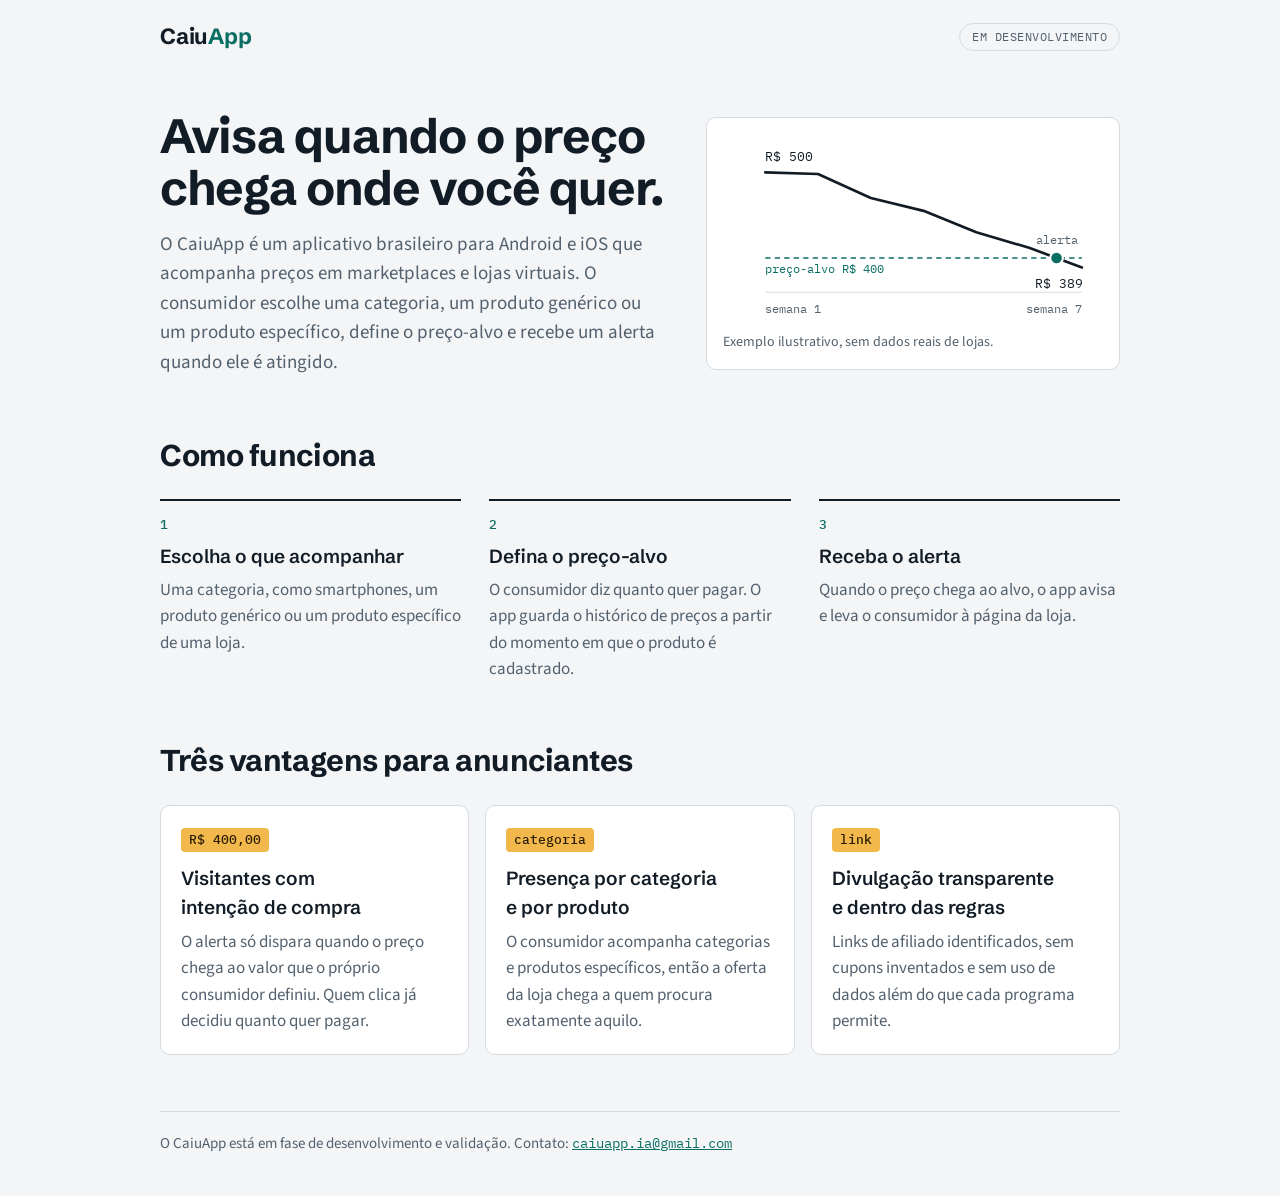
==== index.html @ 0a731e27 "Adicionar página de apresentação do CaiuApp Co-Authored-By: Claude Opus 5.5 <noreply@anthropic.com> " ====
<!doctype html>
<html lang="pt-BR">
<head>
<meta charset="utf-8">
<meta name="viewport" content="width=device-width, initial-scale=1, viewport-fit=cover">
<title>CaiuApp</title>
<meta name="description" content="CaiuApp: aplicativo brasileiro que acompanha preços e avisa quando o produto chega ao preço-alvo.">
<link rel="stylesheet" href="https://fonts.googleapis.com/css2?family=IBM+Plex+Mono:wght@500&family=Schibsted+Grotesk:wght@600;700&family=Source+Sans+3:wght@400;600&display=swap">
<style>
*,*::before,*::after{box-sizing:border-box}
html{color-scheme:light}
body{margin:0}
img{max-width:100%}
</style>
<style>
/* Layout: cabeçalho simples, hero com texto e gráfico de exemplo lado a lado, passos em sequência, três vantagens em colunas. */
:root {
  --bg: #F3F5F7;
  --surface: #FFFFFF;
  --fg: #121C26;
  --muted: #53616E;
  --line: #D5DCE3;
  --accent: #0A6E63;
  --accent-soft: #D9EEE9;
  --tag: #F2B84B;
  --tag-ink: #2A1D03;
  --display: "Schibsted Grotesk", system-ui, -apple-system, "Segoe UI", sans-serif;
  --body: "Source Sans 3", system-ui, -apple-system, "Segoe UI", sans-serif;
  --mono: "IBM Plex Mono", ui-monospace, "SFMono-Regular", Menlo, monospace;
}
@media (prefers-color-scheme: dark) {
  :root:not([data-theme="light"]) {
    --bg: #0E151B;
    --surface: #16202A;
    --fg: #E8EEF3;
    --muted: #9AA9B7;
    --line: #2A3743;
    --accent: #46C2A8;
    --accent-soft: #14352F;
    --tag: #E0A93B;
    --tag-ink: #1A1405;
    color-scheme: dark;
  }
}
:root[data-theme="dark"] {
  --bg: #0E151B;
  --surface: #16202A;
  --fg: #E8EEF3;
  --muted: #9AA9B7;
  --line: #2A3743;
  --accent: #46C2A8;
  --accent-soft: #14352F;
  --tag: #E0A93B;
  --tag-ink: #1A1405;
  color-scheme: dark;
}
body {
  background: var(--bg);
  color: var(--fg);
  font-family: var(--body);
  font-size: 17px;
  line-height: 1.55;
  padding-inline: max(16px, env(safe-area-inset-left, 0px)) max(16px, env(safe-area-inset-right, 0px));
  padding-block: 20px 40px;
}
.wrap { max-width: 960px; margin: 0 auto; display: flex; flex-direction: column; gap: 56px; }
header { display: flex; align-items: center; justify-content: space-between; gap: 12px; flex-wrap: wrap; }
.brand { font-family: var(--display); font-weight: 700; font-size: 22px; letter-spacing: -0.01em; }
.brand span { color: var(--accent); }
.status {
  font-family: var(--mono); font-size: 12px; letter-spacing: 0.04em; text-transform: uppercase;
  border: 1px solid var(--line); color: var(--muted); border-radius: 999px; padding: 4px 12px;
}
.hero { display: grid; grid-template-columns: 1fr; gap: 28px; align-items: center; }
@media (min-width: 820px) { .hero { grid-template-columns: 1.1fr 0.9fr; gap: 40px; } }
.hero > * { min-width: 0; }
h1 { font-family: var(--display); font-weight: 700; font-size: clamp(30px, 6vw, 48px); line-height: 1.08; letter-spacing: -0.02em; margin: 0 0 16px; text-wrap: balance; }
.lede { color: var(--muted); font-size: 19px; margin: 0; max-width: 60ch; }
.chart { background: var(--surface); border: 1px solid var(--line); border-radius: 10px; padding: 16px; }
.chart svg { display: block; width: 100%; height: auto; }
.chart figcaption { font-size: 14px; color: var(--muted); margin-top: 8px; }
.c-grid { stroke: var(--line); stroke-width: 1; fill: none; }
.c-line { stroke: var(--fg); stroke-width: 2.5; fill: none; stroke-linejoin: round; stroke-linecap: round; }
.c-target { stroke: var(--accent); stroke-width: 1.5; stroke-dasharray: 5 4; fill: none; }
.c-dot { fill: var(--accent); stroke: var(--surface); stroke-width: 2; }
.c-text { fill: var(--fg); font-family: var(--mono); font-size: 12px; }
.c-muted { fill: var(--muted); font-family: var(--mono); font-size: 11px; }
.c-accent { fill: var(--accent); font-family: var(--mono); font-size: 11px; }
h2 { font-family: var(--display); font-weight: 700; font-size: clamp(22px, 4vw, 30px); letter-spacing: -0.015em; margin: 0 0 20px; text-wrap: balance; }
ol.steps { list-style: none; margin: 0; padding: 0; display: grid; grid-template-columns: 1fr; gap: 20px; }
@media (min-width: 820px) { ol.steps { grid-template-columns: repeat(3, 1fr); gap: 28px; } }
ol.steps li { min-width: 0; border-top: 2px solid var(--fg); padding-top: 14px; }
.n { font-family: var(--mono); font-weight: 500; font-size: 13px; color: var(--accent); display: block; margin-bottom: 6px; }
h3 { font-family: var(--display); font-weight: 600; font-size: 19px; margin: 0 0 6px; text-wrap: balance; }
p { margin: 0; }
.steps p, .adv p { color: var(--muted); }
.adv-grid { display: grid; grid-template-columns: 1fr; gap: 16px; }
@media (min-width: 820px) { .adv-grid { grid-template-columns: repeat(3, 1fr); } }
.adv { background: var(--surface); border: 1px solid var(--line); border-radius: 10px; padding: 20px; min-width: 0; }
.tag {
  display: inline-block; font-family: var(--mono); font-weight: 500; font-size: 13px;
  background: var(--tag); color: var(--tag-ink); padding: 2px 8px; border-radius: 4px; margin-bottom: 12px;
}
footer { border-top: 1px solid var(--line); padding-top: 20px; color: var(--muted); font-size: 15px; }
.mail { color: var(--accent); font-family: var(--mono); font-size: 14px; overflow-wrap: anywhere; user-select: all; }
</style>
</head>
<body>
<div class="wrap">
  <header>
    <div class="brand">Caiu<span>App</span></div>
    <div class="status">Em desenvolvimento</div>
  </header>

  <section class="hero">
    <div>
      <h1>Avisa quando o preço chega onde você quer.</h1>
      <p class="lede">O CaiuApp é um aplicativo brasileiro para Android e iOS que acompanha preços em marketplaces e lojas virtuais. O consumidor escolhe uma categoria, um produto genérico ou um produto específico, define o preço-alvo e recebe um alerta quando ele é atingido.</p>
    </div>
    <figure class="chart" style="margin:0">
      <svg viewBox="0 0 360 180" role="img" aria-label="Exemplo de preço caindo de R$ 500 para R$ 389 e cruzando o preço-alvo de R$ 400">
        <line class="c-grid" x1="40" y1="150" x2="340" y2="150"/>
        <line class="c-target" x1="40" y1="117.5" x2="340" y2="117.5"/>
        <polyline class="c-line" points="40,36.3 90,37.9 140,60.6 190,72.8 240,93.1 290,107.8 340,126.4"/>
        <circle class="c-dot" cx="316" cy="117.5" r="6"/>
        <text class="c-text" x="40" y="26">R$ 500</text>
        <text class="c-text" x="296" y="146" text-anchor="start">R$ 389</text>
        <text class="c-accent" x="40" y="132">preço-alvo R$ 400</text>
        <text class="c-muted" x="316" y="104" text-anchor="middle">alerta</text>
        <text class="c-muted" x="40" y="170">semana 1</text>
        <text class="c-muted" x="340" y="170" text-anchor="end">semana 7</text>
      </svg>
      <figcaption>Exemplo ilustrativo, sem dados reais de lojas.</figcaption>
    </figure>
  </section>

  <section>
    <h2>Como funciona</h2>
    <ol class="steps">
      <li>
        <span class="n">1</span>
        <h3>Escolha o que acompanhar</h3>
        <p>Uma categoria, como smartphones, um produto genérico ou um produto específico de uma loja.</p>
      </li>
      <li>
        <span class="n">2</span>
        <h3>Defina o preço-alvo</h3>
        <p>O consumidor diz quanto quer pagar. O app guarda o histórico de preços a partir do momento em que o produto é cadastrado.</p>
      </li>
      <li>
        <span class="n">3</span>
        <h3>Receba o alerta</h3>
        <p>Quando o preço chega ao alvo, o app avisa e leva o consumidor à página da loja.</p>
      </li>
    </ol>
  </section>

  <section>
    <h2>Três vantagens para anunciantes</h2>
    <div class="adv-grid">
      <article class="adv">
        <span class="tag">R$ 400,00</span>
        <h3>Visitantes com intenção de compra</h3>
        <p>O alerta só dispara quando o preço chega ao valor que o próprio consumidor definiu. Quem clica já decidiu quanto quer pagar.</p>
      </article>
      <article class="adv">
        <span class="tag">categoria</span>
        <h3>Presença por categoria e por produto</h3>
        <p>O consumidor acompanha categorias e produtos específicos, então a oferta da loja chega a quem procura exatamente aquilo.</p>
      </article>
      <article class="adv">
        <span class="tag">link</span>
        <h3>Divulgação transparente e dentro das regras</h3>
        <p>Links de afiliado identificados, sem cupons inventados e sem uso de dados além do que cada programa permite.</p>
      </article>
    </div>
  </section>

  <footer>
    O CaiuApp está em fase de desenvolvimento e validação. Contato: <a class="mail" href="mailto:caiuapp.ia@gmail.com">caiuapp.ia@gmail.com</a>
  </footer>
</div>

</body>
</html>
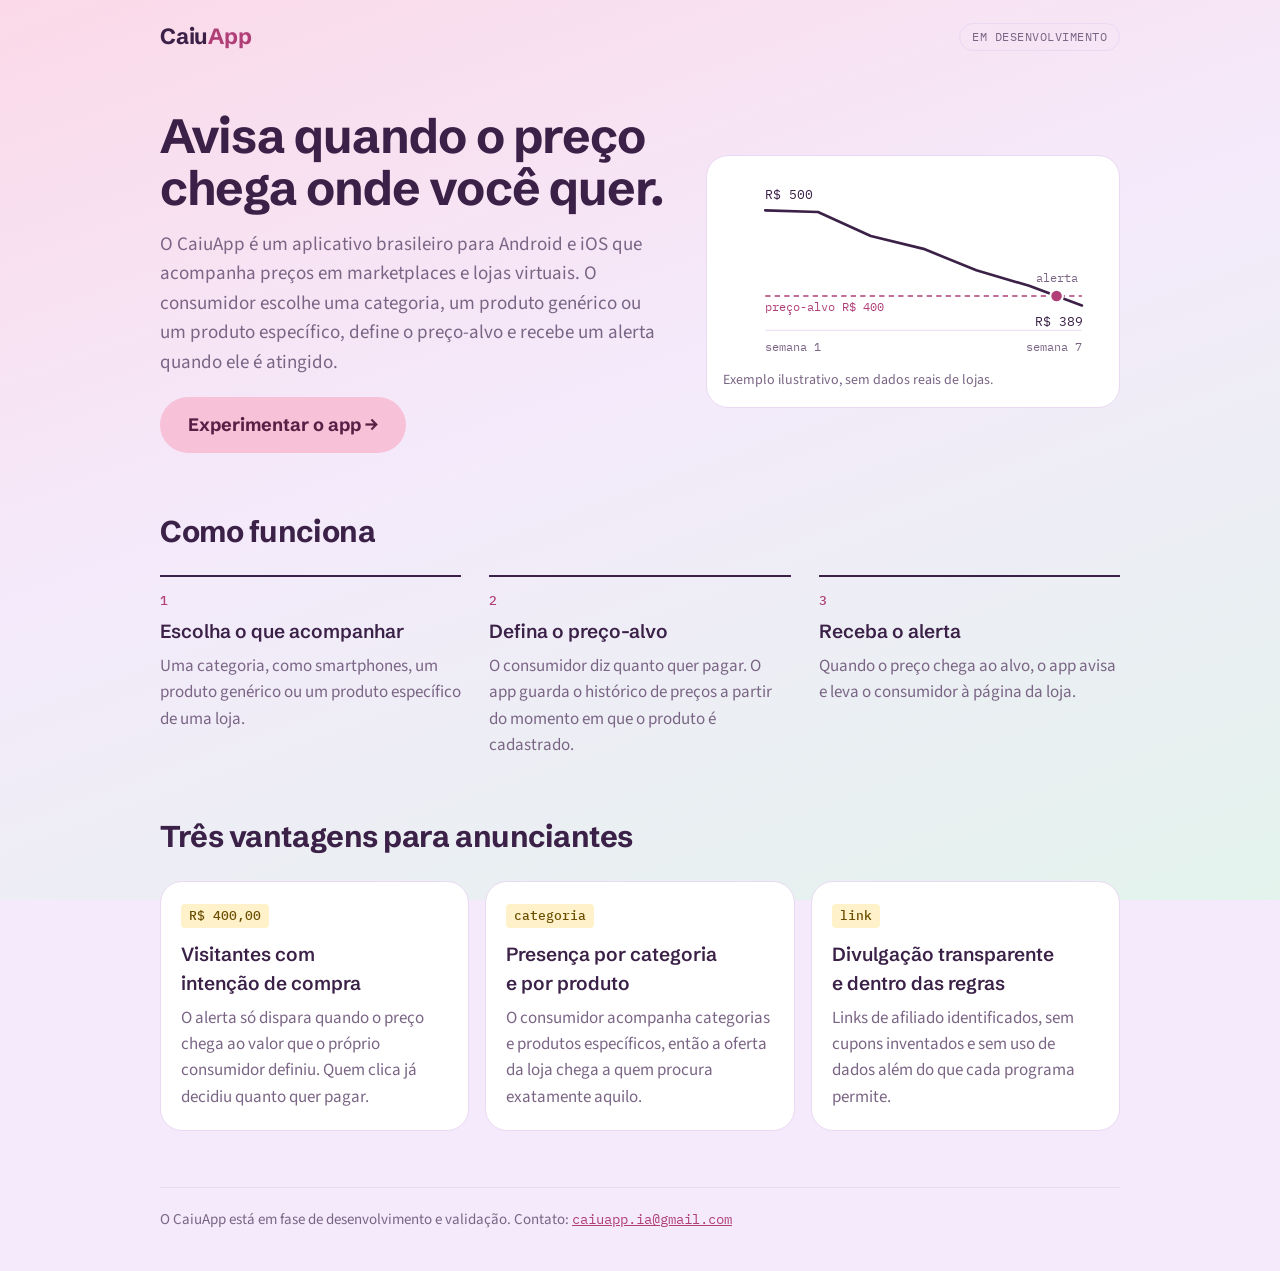
==== commit 451324c2: "Site e app web: paleta pastel, novo catálogo, navegação por swipe e link de cada anúncio Co-Authored" ====
--- a/index.html
+++ b/index.html
@@ -4,6 +4,7 @@
 <meta charset="utf-8">
 <meta name="viewport" content="width=device-width, initial-scale=1, viewport-fit=cover">
 <title>CaiuApp</title>
+<meta name="lomadee" content="2324685" />
 <meta name="description" content="CaiuApp: aplicativo brasileiro que acompanha preços e avisa quando o produto chega ao preço-alvo.">
 <link rel="stylesheet" href="https://fonts.googleapis.com/css2?family=IBM+Plex+Mono:wght@500&family=Schibsted+Grotesk:wght@600;700&family=Source+Sans+3:wght@400;600&display=swap">
 <style>
@@ -15,47 +16,50 @@
 <style>
 /* Layout: cabeçalho simples, hero com texto e gráfico de exemplo lado a lado, passos em sequência, três vantagens em colunas. */
 :root {
-  --bg: #F3F5F7;
+  --bg: #F4EAFB;
   --surface: #FFFFFF;
-  --fg: #121C26;
-  --muted: #53616E;
-  --line: #D5DCE3;
-  --accent: #0A6E63;
-  --accent-soft: #D9EEE9;
-  --tag: #F2B84B;
-  --tag-ink: #2A1D03;
+  --fg: #3B2147;
+  --muted: #7A6585;
+  --line: #EAD9F3;
+  --accent: #B03F78;
+  --accent-soft: #FBD9E8;
+  --tag: #FFF1C9;
+  --tag-ink: #6B4E00;
   --display: "Schibsted Grotesk", system-ui, -apple-system, "Segoe UI", sans-serif;
   --body: "Source Sans 3", system-ui, -apple-system, "Segoe UI", sans-serif;
   --mono: "IBM Plex Mono", ui-monospace, "SFMono-Regular", Menlo, monospace;
 }
 @media (prefers-color-scheme: dark) {
   :root:not([data-theme="light"]) {
-    --bg: #0E151B;
-    --surface: #16202A;
-    --fg: #E8EEF3;
-    --muted: #9AA9B7;
-    --line: #2A3743;
-    --accent: #46C2A8;
-    --accent-soft: #14352F;
-    --tag: #E0A93B;
-    --tag-ink: #1A1405;
+    --bg: #2A1B33;
+    --surface: #372541;
+    --fg: #F6ECFA;
+    --muted: #C9B5D4;
+    --line: #4D3759;
+    --accent: #F29BC3;
+    --accent-soft: #4A2A43;
+    --tag: #F5D88A;
+    --tag-ink: #3A2A00;
+    --grad-end: #1F2A2A;
     color-scheme: dark;
   }
 }
 :root[data-theme="dark"] {
-  --bg: #0E151B;
-  --surface: #16202A;
-  --fg: #E8EEF3;
-  --muted: #9AA9B7;
-  --line: #2A3743;
-  --accent: #46C2A8;
-  --accent-soft: #14352F;
-  --tag: #E0A93B;
-  --tag-ink: #1A1405;
+  --bg: #2A1B33;
+  --surface: #372541;
+  --fg: #F6ECFA;
+  --muted: #C9B5D4;
+  --line: #4D3759;
+  --accent: #F29BC3;
+  --accent-soft: #4A2A43;
+  --tag: #F5D88A;
+  --tag-ink: #3A2A00;
   color-scheme: dark;
 }
 body {
   background: var(--bg);
+  background-image: linear-gradient(160deg, var(--accent-soft) 0%, var(--bg) 45%, var(--grad-end, #E3F3EC) 100%);
+  background-attachment: fixed;
   color: var(--fg);
   font-family: var(--body);
   font-size: 17px;
@@ -67,6 +71,8 @@
 header { display: flex; align-items: center; justify-content: space-between; gap: 12px; flex-wrap: wrap; }
 .brand { font-family: var(--display); font-weight: 700; font-size: 22px; letter-spacing: -0.01em; }
 .brand span { color: var(--accent); }
+.abrir { display: inline-block; margin-top: 20px; background: #F7C1D8; color: #5A1F45; font-family: var(--display); font-weight: 700; font-size: 18px; padding: 14px 28px; border-radius: 999px; text-decoration: none; }
+.abrir:hover { background: #F3AFCB; }
 .status {
   font-family: var(--mono); font-size: 12px; letter-spacing: 0.04em; text-transform: uppercase;
   border: 1px solid var(--line); color: var(--muted); border-radius: 999px; padding: 4px 12px;
@@ -76,7 +82,7 @@
 .hero > * { min-width: 0; }
 h1 { font-family: var(--display); font-weight: 700; font-size: clamp(30px, 6vw, 48px); line-height: 1.08; letter-spacing: -0.02em; margin: 0 0 16px; text-wrap: balance; }
 .lede { color: var(--muted); font-size: 19px; margin: 0; max-width: 60ch; }
-.chart { background: var(--surface); border: 1px solid var(--line); border-radius: 10px; padding: 16px; }
+.chart { background: var(--surface); border: 1px solid var(--line); border-radius: 22px; padding: 16px; }
 .chart svg { display: block; width: 100%; height: auto; }
 .chart figcaption { font-size: 14px; color: var(--muted); margin-top: 8px; }
 .c-grid { stroke: var(--line); stroke-width: 1; fill: none; }
@@ -96,7 +102,7 @@
 .steps p, .adv p { color: var(--muted); }
 .adv-grid { display: grid; grid-template-columns: 1fr; gap: 16px; }
 @media (min-width: 820px) { .adv-grid { grid-template-columns: repeat(3, 1fr); } }
-.adv { background: var(--surface); border: 1px solid var(--line); border-radius: 10px; padding: 20px; min-width: 0; }
+.adv { background: var(--surface); border: 1px solid var(--line); border-radius: 22px; padding: 20px; min-width: 0; }
 .tag {
   display: inline-block; font-family: var(--mono); font-weight: 500; font-size: 13px;
   background: var(--tag); color: var(--tag-ink); padding: 2px 8px; border-radius: 4px; margin-bottom: 12px;
@@ -116,6 +122,7 @@
     <div>
       <h1>Avisa quando o preço chega onde você quer.</h1>
       <p class="lede">O CaiuApp é um aplicativo brasileiro para Android e iOS que acompanha preços em marketplaces e lojas virtuais. O consumidor escolhe uma categoria, um produto genérico ou um produto específico, define o preço-alvo e recebe um alerta quando ele é atingido.</p>
+      <a class="abrir" href="/app/">Experimentar o app →</a>
     </div>
     <figure class="chart" style="margin:0">
       <svg viewBox="0 0 360 180" role="img" aria-label="Exemplo de preço caindo de R$ 500 para R$ 389 e cruzando o preço-alvo de R$ 400">
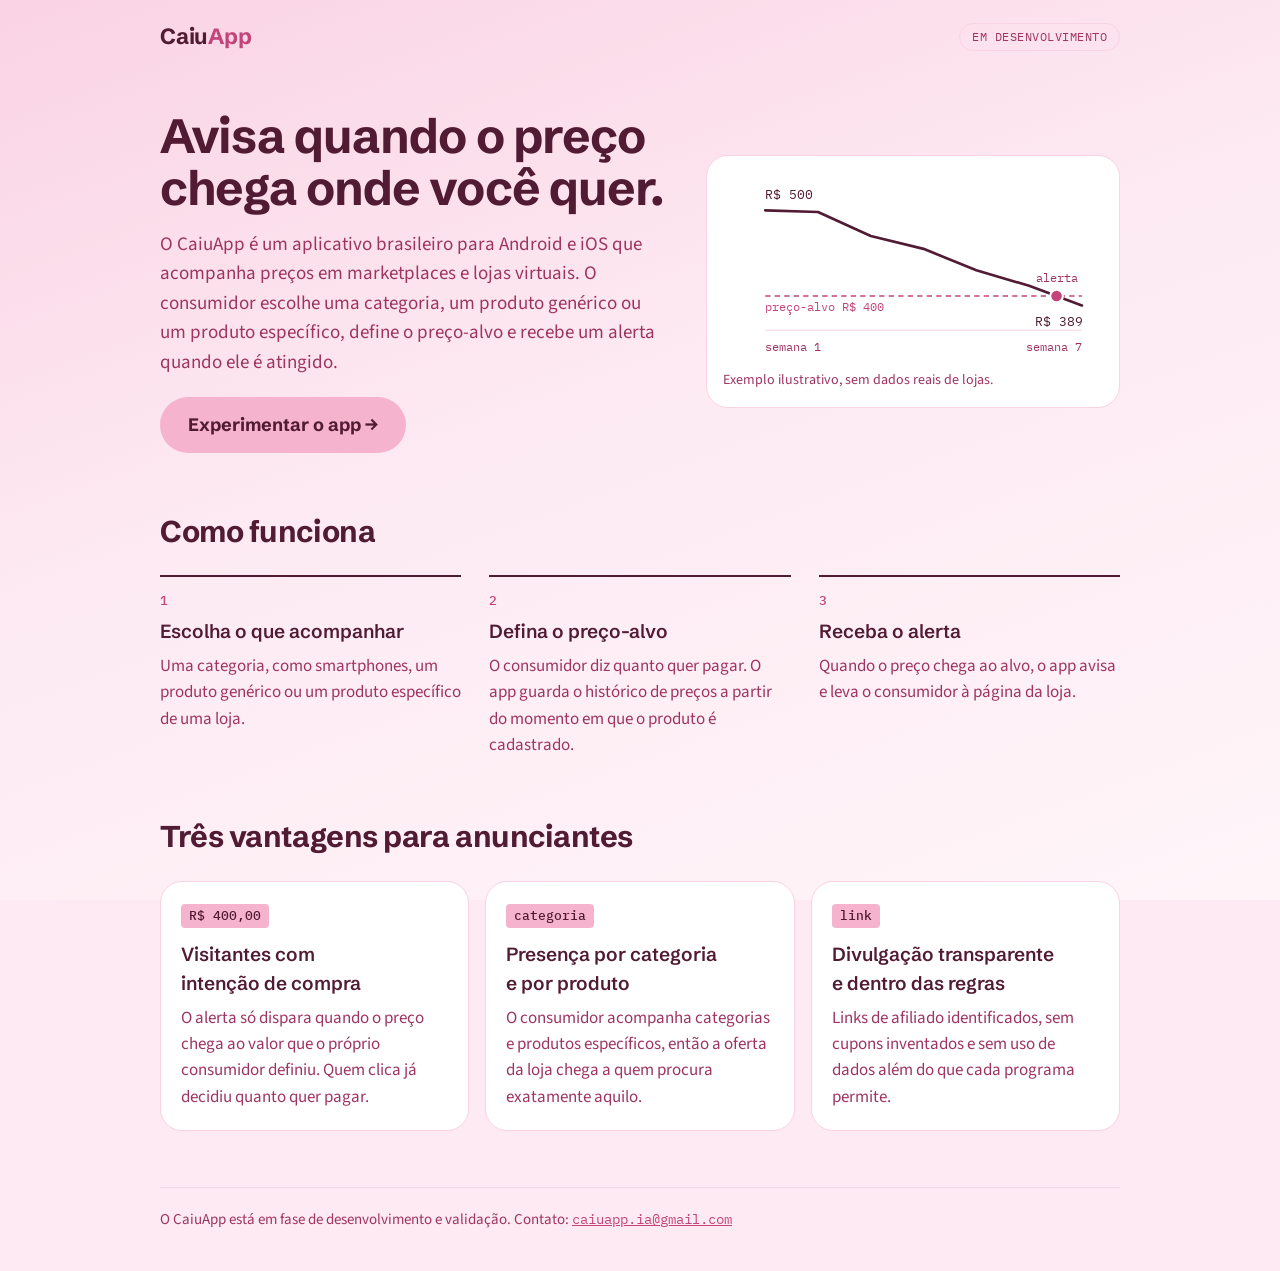
==== commit a94953ac: "Reskin monocromático (tons de rosa) e ícones vetorizados no app web e no site Co-Authored-By: Claude" ====
--- a/index.html
+++ b/index.html
@@ -16,49 +16,49 @@
 <style>
 /* Layout: cabeçalho simples, hero com texto e gráfico de exemplo lado a lado, passos em sequência, três vantagens em colunas. */
 :root {
-  --bg: #F4EAFB;
+  --bg: #FDEAF2;
   --surface: #FFFFFF;
-  --fg: #3B2147;
-  --muted: #7A6585;
-  --line: #EAD9F3;
-  --accent: #B03F78;
-  --accent-soft: #FBD9E8;
-  --tag: #FFF1C9;
-  --tag-ink: #6B4E00;
+  --fg: #521B34;
+  --muted: #9E3461;
+  --line: #FAD3E4;
+  --accent: #C24479;
+  --accent-soft: #FAD3E4;
+  --tag: #F5B3CE;
+  --tag-ink: #521B34;
   --display: "Schibsted Grotesk", system-ui, -apple-system, "Segoe UI", sans-serif;
   --body: "Source Sans 3", system-ui, -apple-system, "Segoe UI", sans-serif;
   --mono: "IBM Plex Mono", ui-monospace, "SFMono-Regular", Menlo, monospace;
 }
 @media (prefers-color-scheme: dark) {
   :root:not([data-theme="light"]) {
-    --bg: #2A1B33;
-    --surface: #372541;
-    --fg: #F6ECFA;
-    --muted: #C9B5D4;
-    --line: #4D3759;
-    --accent: #F29BC3;
-    --accent-soft: #4A2A43;
-    --tag: #F5D88A;
-    --tag-ink: #3A2A00;
-    --grad-end: #1F2A2A;
+    --bg: #2B1220;
+    --surface: #3A1A2B;
+    --fg: #FDEAF2;
+    --muted: #F5B3CE;
+    --line: #5A2741;
+    --accent: #EC88B1;
+    --accent-soft: #4A1F35;
+    --tag: #EC88B1;
+    --tag-ink: #2B1220;
+    --grad-end: #3A1A2B;
     color-scheme: dark;
   }
 }
 :root[data-theme="dark"] {
-  --bg: #2A1B33;
-  --surface: #372541;
-  --fg: #F6ECFA;
-  --muted: #C9B5D4;
-  --line: #4D3759;
-  --accent: #F29BC3;
-  --accent-soft: #4A2A43;
-  --tag: #F5D88A;
-  --tag-ink: #3A2A00;
+  --bg: #2B1220;
+  --surface: #3A1A2B;
+  --fg: #FDEAF2;
+  --muted: #F5B3CE;
+  --line: #5A2741;
+  --accent: #EC88B1;
+  --accent-soft: #4A1F35;
+  --tag: #EC88B1;
+  --tag-ink: #2B1220;
   color-scheme: dark;
 }
 body {
   background: var(--bg);
-  background-image: linear-gradient(160deg, var(--accent-soft) 0%, var(--bg) 45%, var(--grad-end, #E3F3EC) 100%);
+  background-image: linear-gradient(160deg, var(--accent-soft) 0%, var(--bg) 45%, var(--grad-end, #FFF5F9) 100%);
   background-attachment: fixed;
   color: var(--fg);
   font-family: var(--body);
@@ -71,8 +71,8 @@
 header { display: flex; align-items: center; justify-content: space-between; gap: 12px; flex-wrap: wrap; }
 .brand { font-family: var(--display); font-weight: 700; font-size: 22px; letter-spacing: -0.01em; }
 .brand span { color: var(--accent); }
-.abrir { display: inline-block; margin-top: 20px; background: #F7C1D8; color: #5A1F45; font-family: var(--display); font-weight: 700; font-size: 18px; padding: 14px 28px; border-radius: 999px; text-decoration: none; }
-.abrir:hover { background: #F3AFCB; }
+.abrir { display: inline-block; margin-top: 20px; background: #F5B3CE; color: #521B34; font-family: var(--display); font-weight: 700; font-size: 18px; padding: 14px 28px; border-radius: 999px; text-decoration: none; }
+.abrir:hover { background: #EC88B1; }
 .status {
   font-family: var(--mono); font-size: 12px; letter-spacing: 0.04em; text-transform: uppercase;
   border: 1px solid var(--line); color: var(--muted); border-radius: 999px; padding: 4px 12px;
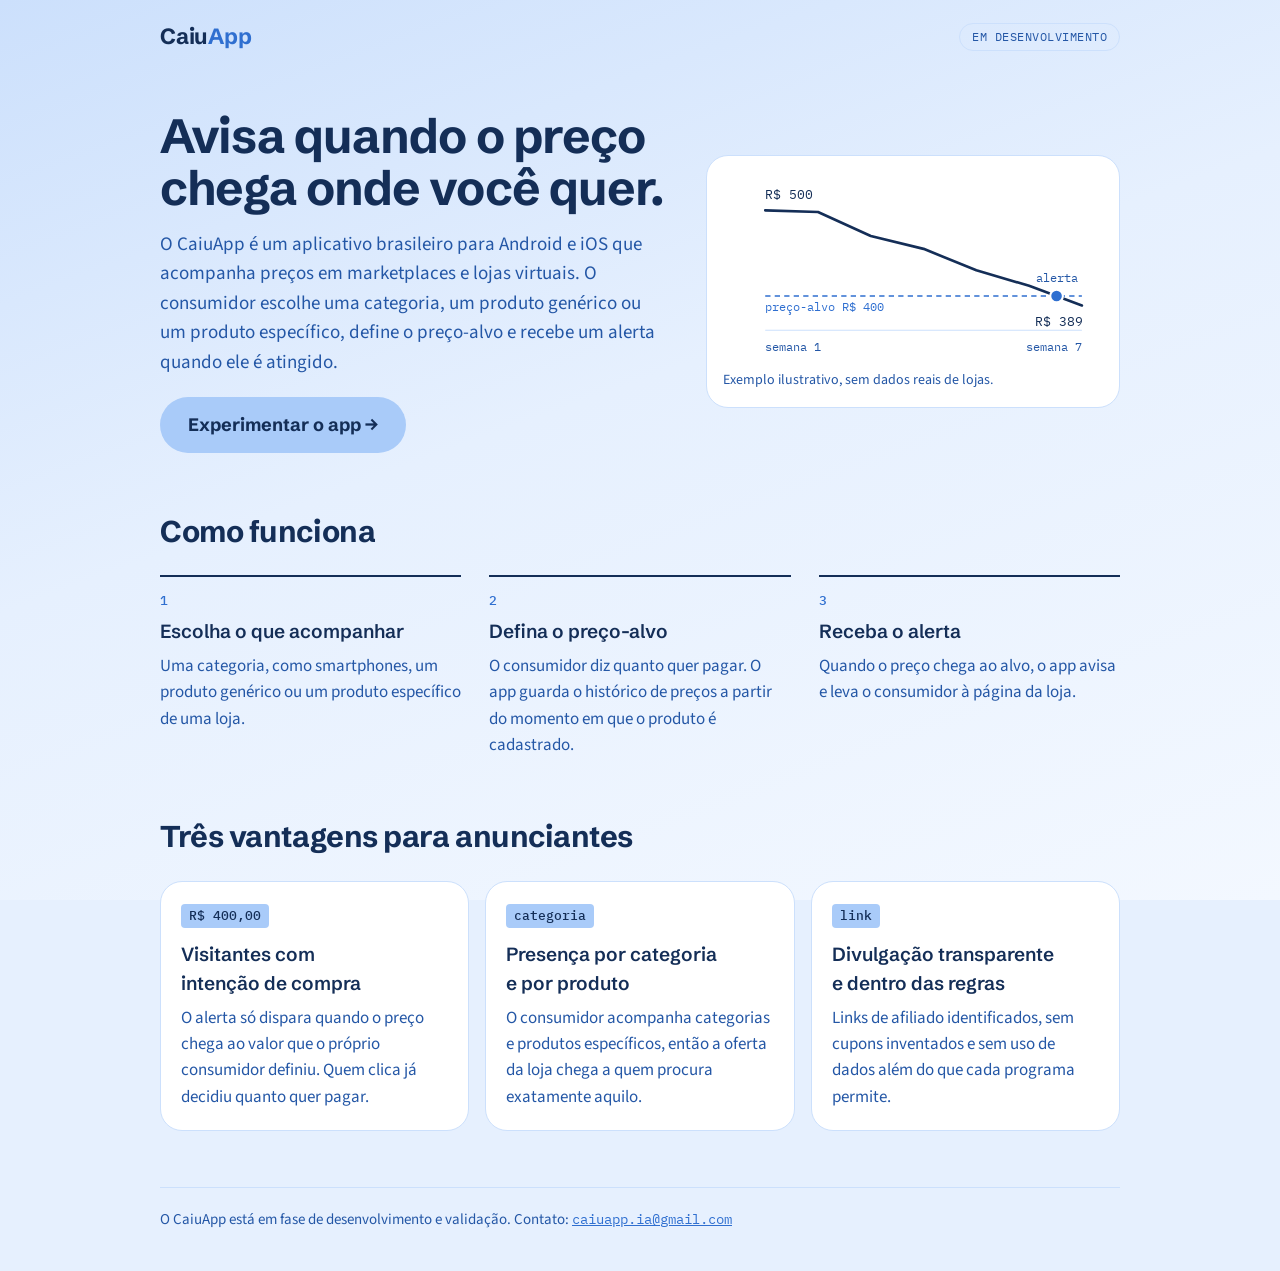
==== commit ac1203e7: "App web e site em tons de azul Co-Authored-By: Claude Opus 5.5 <noreply@anthropic.com> Claude-Sessio" ====
--- a/index.html
+++ b/index.html
@@ -16,49 +16,49 @@
 <style>
 /* Layout: cabeçalho simples, hero com texto e gráfico de exemplo lado a lado, passos em sequência, três vantagens em colunas. */
 :root {
-  --bg: #FDEAF2;
+  --bg: #E6F0FE;
   --surface: #FFFFFF;
-  --fg: #521B34;
-  --muted: #9E3461;
-  --line: #FAD3E4;
-  --accent: #C24479;
-  --accent-soft: #FAD3E4;
-  --tag: #F5B3CE;
-  --tag-ink: #521B34;
+  --fg: #142E57;
+  --muted: #2457A6;
+  --line: #CCE0FC;
+  --accent: #2F6FD0;
+  --accent-soft: #CCE0FC;
+  --tag: #A9CBF9;
+  --tag-ink: #142E57;
   --display: "Schibsted Grotesk", system-ui, -apple-system, "Segoe UI", sans-serif;
   --body: "Source Sans 3", system-ui, -apple-system, "Segoe UI", sans-serif;
   --mono: "IBM Plex Mono", ui-monospace, "SFMono-Regular", Menlo, monospace;
 }
 @media (prefers-color-scheme: dark) {
   :root:not([data-theme="light"]) {
-    --bg: #2B1220;
-    --surface: #3A1A2B;
-    --fg: #FDEAF2;
-    --muted: #F5B3CE;
-    --line: #5A2741;
-    --accent: #EC88B1;
-    --accent-soft: #4A1F35;
-    --tag: #EC88B1;
-    --tag-ink: #2B1220;
-    --grad-end: #3A1A2B;
+    --bg: #0F1C33;
+    --surface: #172A4A;
+    --fg: #E6F0FE;
+    --muted: #A9CBF9;
+    --line: #24406B;
+    --accent: #7DAFF3;
+    --accent-soft: #1D3559;
+    --tag: #7DAFF3;
+    --tag-ink: #0F1C33;
+    --grad-end: #172A4A;
     color-scheme: dark;
   }
 }
 :root[data-theme="dark"] {
-  --bg: #2B1220;
-  --surface: #3A1A2B;
-  --fg: #FDEAF2;
-  --muted: #F5B3CE;
-  --line: #5A2741;
-  --accent: #EC88B1;
-  --accent-soft: #4A1F35;
-  --tag: #EC88B1;
-  --tag-ink: #2B1220;
+  --bg: #0F1C33;
+  --surface: #172A4A;
+  --fg: #E6F0FE;
+  --muted: #A9CBF9;
+  --line: #24406B;
+  --accent: #7DAFF3;
+  --accent-soft: #1D3559;
+  --tag: #7DAFF3;
+  --tag-ink: #0F1C33;
   color-scheme: dark;
 }
 body {
   background: var(--bg);
-  background-image: linear-gradient(160deg, var(--accent-soft) 0%, var(--bg) 45%, var(--grad-end, #FFF5F9) 100%);
+  background-image: linear-gradient(160deg, var(--accent-soft) 0%, var(--bg) 45%, var(--grad-end, #F3F8FF) 100%);
   background-attachment: fixed;
   color: var(--fg);
   font-family: var(--body);
@@ -71,8 +71,8 @@
 header { display: flex; align-items: center; justify-content: space-between; gap: 12px; flex-wrap: wrap; }
 .brand { font-family: var(--display); font-weight: 700; font-size: 22px; letter-spacing: -0.01em; }
 .brand span { color: var(--accent); }
-.abrir { display: inline-block; margin-top: 20px; background: #F5B3CE; color: #521B34; font-family: var(--display); font-weight: 700; font-size: 18px; padding: 14px 28px; border-radius: 999px; text-decoration: none; }
-.abrir:hover { background: #EC88B1; }
+.abrir { display: inline-block; margin-top: 20px; background: #A9CBF9; color: #142E57; font-family: var(--display); font-weight: 700; font-size: 18px; padding: 14px 28px; border-radius: 999px; text-decoration: none; }
+.abrir:hover { background: #7DAFF3; }
 .status {
   font-family: var(--mono); font-size: 12px; letter-spacing: 0.04em; text-transform: uppercase;
   border: 1px solid var(--line); color: var(--muted); border-radius: 999px; padding: 4px 12px;
